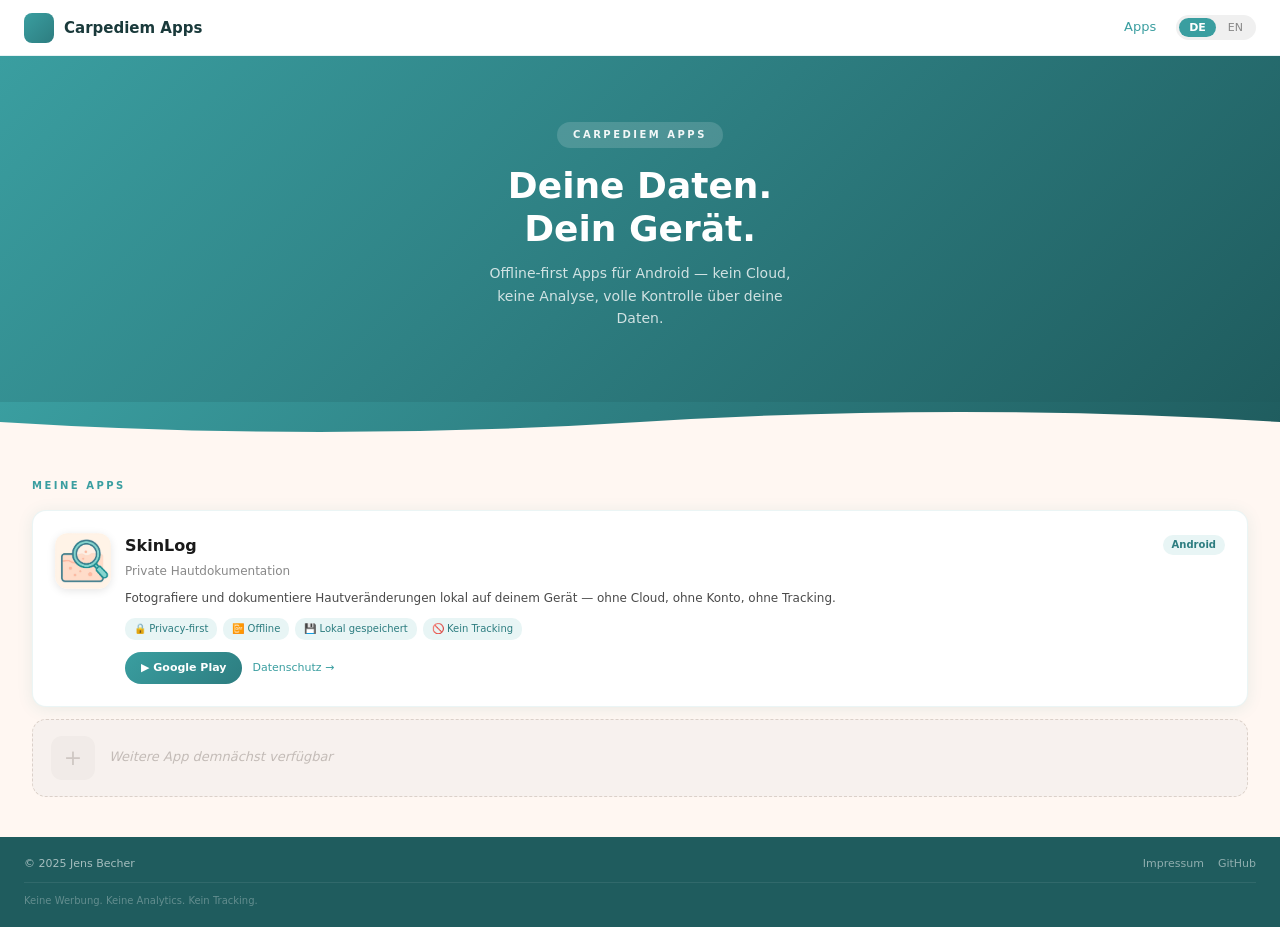
==== index.html @ f3f19b11 "feat: add main page and SkinLog privacy policy (DE/EN)" ====
<!DOCTYPE html>
<html lang="de" data-lang="de">
<head>
  <meta charset="UTF-8" />
  <meta name="viewport" content="width=device-width, initial-scale=1.0" />
  <meta name="description" content="Carpediem Apps — useful Android apps by Jens Becher, built to last." />
  <title>Carpediem Apps</title>
  <link rel="stylesheet" href="assets/style.css" />
</head>
<body>

  <nav class="nav">
    <a class="nav-logo" href="#top">
      <div class="nav-logo-icon"></div>
      <span class="nav-logo-text">Carpediem Apps</span>
    </a>
    <div class="nav-right">
      <a class="nav-link" href="#apps">Apps</a>
      <div class="lang-toggle">
        <button class="lang-btn active" data-lang="de">DE</button>
        <button class="lang-btn" data-lang="en">EN</button>
      </div>
    </div>
  </nav>

  <section id="top" class="hero">
    <p class="hero-badge">CARPEDIEM APPS</p>
    <h1 class="hero-title">
      <span class="lang-de">Deine Daten.<br>Dein Gerät.</span>
      <span class="lang-en">Your data.<br>Your device.</span>
    </h1>
    <p class="hero-subtitle">
      <span class="lang-de">Offline-first Apps für Android — kein Cloud, keine Analyse, volle Kontrolle über deine Daten.</span>
      <span class="lang-en">Offline-first apps for Android — no cloud, no analytics, full control over your data.</span>
    </p>
  </section>

  <div class="wave-wrap" aria-hidden="true">
    <svg viewBox="0 0 1200 40" xmlns="http://www.w3.org/2000/svg"
         preserveAspectRatio="none" style="display:block;width:100%;height:40px">
      <path d="M0,20 Q300,40 600,20 Q900,0 1200,20 L1200,40 L0,40 Z" fill="#FFF7F2"/>
    </svg>
  </div>

  <section id="apps" class="apps-section">
    <p class="section-label">
      <span class="lang-de">MEINE APPS</span>
      <span class="lang-en">MY APPS</span>
    </p>

    <div class="app-card">
      <img class="app-icon" src="assets/icons/skinlog.png" alt="SkinLog" />
      <div class="app-info">
        <div class="app-name-row">
          <span class="app-name">SkinLog</span>
          <span class="platform-badge">Android</span>
        </div>
        <p class="app-tagline">
          <span class="lang-de">Private Hautdokumentation</span>
          <span class="lang-en">Private skin documentation</span>
        </p>
        <p class="app-desc">
          <span class="lang-de">Fotografiere und dokumentiere Hautveränderungen lokal auf deinem Gerät — ohne Cloud, ohne Konto, ohne Tracking.</span>
          <span class="lang-en">Photograph and document skin changes locally on your device — no cloud, no account, no tracking.</span>
        </p>
        <div class="privacy-badges">
          <span class="privacy-badge">🔒 Privacy-first</span>
          <span class="privacy-badge">📴 Offline</span>
          <span class="privacy-badge">
            <span class="lang-de">💾 Lokal gespeichert</span>
            <span class="lang-en">💾 Local storage</span>
          </span>
          <span class="privacy-badge">
            <span class="lang-de">🚫 Kein Tracking</span>
            <span class="lang-en">🚫 No tracking</span>
          </span>
        </div>
        <div class="app-actions">
          <a class="btn-play" href="#" aria-label="SkinLog on Google Play">
            ▶ Google Play
          </a>
          <a class="privacy-link" href="skinlog/privacy.html">
            <span class="lang-de">Datenschutz →</span>
            <span class="lang-en">Privacy →</span>
          </a>
        </div>
      </div>
    </div>

    <div class="app-placeholder">
      <div class="placeholder-icon">+</div>
      <p class="placeholder-text">
        <span class="lang-de">Weitere App demnächst verfügbar</span>
        <span class="lang-en">More apps coming soon</span>
      </p>
    </div>
  </section>

  <footer class="footer">
    <div class="footer-top">
      <span class="footer-copy">&copy; 2025 Jens Becher</span>
      <div class="footer-links">
        <a href="#">
          <span class="lang-de">Impressum</span>
          <span class="lang-en">Legal</span>
        </a>
        <a href="https://github.com/carpediem74" target="_blank" rel="noopener">GitHub</a>
      </div>
    </div>
    <p class="footer-tagline">
      <span class="lang-de">Keine Werbung. Keine Analytics. Kein Tracking.</span>
      <span class="lang-en">No ads. No analytics. No tracking.</span>
    </p>
  </footer>

  <script src="assets/i18n.js"></script>
</body>
</html>
---- assets/style.css ----
/* ── Custom Properties ─────────────────────────────── */
:root {
  --teal-primary: #3A9EA0;
  --teal-dark:    #2D7D80;
  --teal-deep:    #1F5C5E;
  --cream:        #FFF7F2;
  --white:        #FFFFFF;
  --text-primary: #1A1A1A;
  --text-muted:   #888888;
  --card-shadow:  0 2px 16px rgba(42,125,128,0.10);
  --card-border:  1px solid rgba(58,158,160,0.10);
  --r-card:       14px;
  --r-btn:        20px;
  --r-badge:      10px;
}

/* ── Reset ─────────────────────────────────────────── */
*,*::before,*::after { box-sizing:border-box; margin:0; padding:0; }
html { font-family: system-ui,-apple-system,BlinkMacSystemFont,'Segoe UI',sans-serif; }
body { background:var(--cream); color:var(--text-primary); line-height:1.6; }
a    { color:var(--teal-primary); text-decoration:none; }
a:hover { text-decoration:underline; }
img  { display:block; max-width:100%; }

/* ── i18n ──────────────────────────────────────────── */
[data-lang="de"] .lang-en { display:none !important; }
[data-lang="en"] .lang-de { display:none !important; }

/* ── Nav ───────────────────────────────────────────── */
.nav {
  position:sticky; top:0; z-index:100;
  background:rgba(255,255,255,0.96);
  backdrop-filter:blur(8px);
  -webkit-backdrop-filter:blur(8px);
  border-bottom:1px solid rgba(58,158,160,0.12);
  padding:0 24px; height:56px;
  display:flex; align-items:center; justify-content:space-between;
}
.nav-logo { display:flex; align-items:center; gap:10px; text-decoration:none; }
.nav-logo-icon {
  width:30px; height:30px; flex-shrink:0;
  background:linear-gradient(135deg,var(--teal-primary),var(--teal-dark));
  border-radius:8px;
}
.nav-logo-text { font-weight:700; color:#1a3a3b; font-size:15px; }
.nav-right     { display:flex; align-items:center; gap:20px; }
.nav-link      { font-size:13px; color:var(--teal-primary); }

/* ── Language toggle ───────────────────────────────── */
.lang-toggle {
  background:#f0f0f0; border:none; border-radius:20px;
  padding:3px; display:flex; gap:2px;
}
.lang-btn {
  font-size:11px; padding:3px 10px; border-radius:16px;
  border:none; background:transparent; color:var(--text-muted);
  cursor:pointer; font-family:inherit; font-weight:500;
  transition:background .15s, color .15s;
}
.lang-btn.active { background:var(--teal-primary); color:var(--white); font-weight:600; }

/* ── Hero ──────────────────────────────────────────── */
.hero {
  background:linear-gradient(135deg,var(--teal-primary) 0%,var(--teal-dark) 50%,var(--teal-deep) 100%);
  padding:48px 24px 60px; text-align:center;
}
.hero-badge {
  display:inline-block;
  background:rgba(255,255,255,0.15); color:rgba(255,255,255,0.92);
  font-size:10px; letter-spacing:2.5px; padding:5px 16px;
  border-radius:20px; margin-bottom:16px; font-weight:600;
}
.hero-title    { color:#fff; font-size:28px; font-weight:800; line-height:1.2; margin-bottom:12px; }
.hero-subtitle { color:rgba(255,255,255,0.78); font-size:14px; max-width:320px; margin:0 auto; line-height:1.6; }

/* ── Wave divider ──────────────────────────────────── */
.wave-wrap {
  background:linear-gradient(135deg,var(--teal-primary) 0%,var(--teal-dark) 50%,var(--teal-deep) 100%);
  line-height:0;
}
.wave-wrap.slim {
  background:linear-gradient(135deg,var(--teal-primary) 0%,var(--teal-dark) 100%);
}

/* ── Apps section ──────────────────────────────────── */
.apps-section  { background:var(--cream); padding:28px 20px 32px; }
.section-label { color:var(--teal-primary); font-size:10px; letter-spacing:2.5px; font-weight:700; margin-bottom:16px; }

/* ── App card ──────────────────────────────────────── */
.app-card {
  background:var(--white); border-radius:var(--r-card);
  padding:18px; display:flex; gap:14px; align-items:flex-start;
  box-shadow:var(--card-shadow); border:var(--card-border); margin-bottom:12px;
}
.app-icon    { width:56px; height:56px; border-radius:13px; flex-shrink:0; box-shadow:0 2px 8px rgba(0,0,0,.10); }
.app-info    { flex:1; min-width:0; }
.app-name-row{ display:flex; align-items:center; justify-content:space-between; margin-bottom:4px; }
.app-name    { font-size:16px; font-weight:700; }
.platform-badge { background:#e8f5f5; color:var(--teal-dark); font-size:10px; padding:2px 9px; border-radius:var(--r-badge); font-weight:600; }
.app-tagline { color:var(--text-muted); font-size:12px; margin-bottom:8px; }
.app-desc    { color:#4a4a4a; font-size:12px; line-height:1.55; margin-bottom:10px; }

/* Privacy-first badges */
.privacy-badges { display:flex; flex-wrap:wrap; gap:6px; margin-bottom:12px; }
.privacy-badge  { background:#e8f5f5; color:var(--teal-dark); font-size:10px; padding:3px 9px; border-radius:10px; font-weight:500; }

/* Actions */
.app-actions { display:flex; gap:10px; align-items:center; flex-wrap:wrap; }
.btn-play {
  background:linear-gradient(135deg,var(--teal-primary),var(--teal-dark));
  color:var(--white); font-size:11px; padding:7px 16px;
  border-radius:var(--r-btn); font-weight:600; text-decoration:none;
}
.btn-play:hover { opacity:.9; text-decoration:none; }
.privacy-link   { color:var(--teal-primary); font-size:11px; }

/* ── Placeholder card ──────────────────────────────── */
.app-placeholder {
  background:#f5f0ed; border-radius:var(--r-card);
  padding:16px 18px; border:1.5px dashed #d0c4bc;
  display:flex; align-items:center; gap:14px; opacity:.75;
}
.placeholder-icon {
  width:44px; height:44px; background:#ede8e5;
  border-radius:11px; flex-shrink:0;
  display:flex; align-items:center; justify-content:center;
  font-size:22px; font-weight:300; color:#c0b8b4;
}
.placeholder-text { color:#b0a8a4; font-size:13px; font-style:italic; }

/* ── Footer ────────────────────────────────────────── */
.footer        { background:var(--teal-deep); padding:18px 24px; }
.footer-top    { display:flex; justify-content:space-between; align-items:center; margin-bottom:10px; }
.footer-copy   { color:rgba(255,255,255,.6); font-size:11px; }
.footer-links  { display:flex; gap:14px; }
.footer-links a{ color:rgba(255,255,255,.5); font-size:11px; }
.footer-links a:hover { color:rgba(255,255,255,.8); text-decoration:none; }
.footer-tagline{ border-top:1px solid rgba(255,255,255,.08); padding-top:10px; color:rgba(255,255,255,.3); font-size:10px; }

/* ── Privacy: header band ──────────────────────────── */
.privacy-header {
  background:linear-gradient(135deg,var(--teal-primary),var(--teal-dark));
  padding:24px 24px 28px; display:flex; align-items:center; gap:16px;
}
.privacy-header-icon  { width:52px; height:52px; border-radius:13px; flex-shrink:0; box-shadow:0 2px 10px rgba(0,0,0,.2); }
.privacy-header-label { color:rgba(255,255,255,.75); font-size:10px; letter-spacing:1.5px; margin-bottom:3px; }
.privacy-header-app   { color:var(--white); font-size:20px; font-weight:700; }

/* ── Privacy: banner ───────────────────────────────── */
.privacy-banner { background:#e8f5f5; border-left:3px solid var(--teal-primary); padding:12px 16px; border-radius:0 8px 8px 0; margin-bottom:24px; }
.privacy-banner p { color:#2D6E70; font-size:13px; line-height:1.55; }

/* ── Privacy: content ──────────────────────────────── */
.privacy-content  { background:var(--cream); padding:24px 20px 32px; }
.policy-date      { font-size:12px; color:var(--text-muted); margin-bottom:24px; }
.policy-section   { margin-bottom:24px; }
.policy-section h2{ color:var(--teal-primary); font-size:10px; letter-spacing:2px; font-weight:700; text-transform:uppercase; margin-bottom:8px; }
.policy-section p { color:#333; font-size:13px; line-height:1.65; margin-bottom:8px; }
.policy-section ul{ color:#333; font-size:13px; line-height:1.7; padding-left:20px; margin-bottom:8px; }
.policy-section a { color:var(--teal-primary); }
.data-tags        { display:flex; flex-wrap:wrap; gap:7px; margin-top:10px; }
.data-tag         { background:#e8f5f5; color:var(--teal-dark); font-size:11px; padding:4px 10px; border-radius:10px; }

/* ── Responsive ────────────────────────────────────── */
@media (min-width:600px) {
  .hero            { padding:64px 40px 72px; }
  .hero-title      { font-size:36px; }
  .apps-section    { padding:36px 32px 40px; }
  .app-card        { padding:22px; }
  .privacy-content { padding:32px; }
}
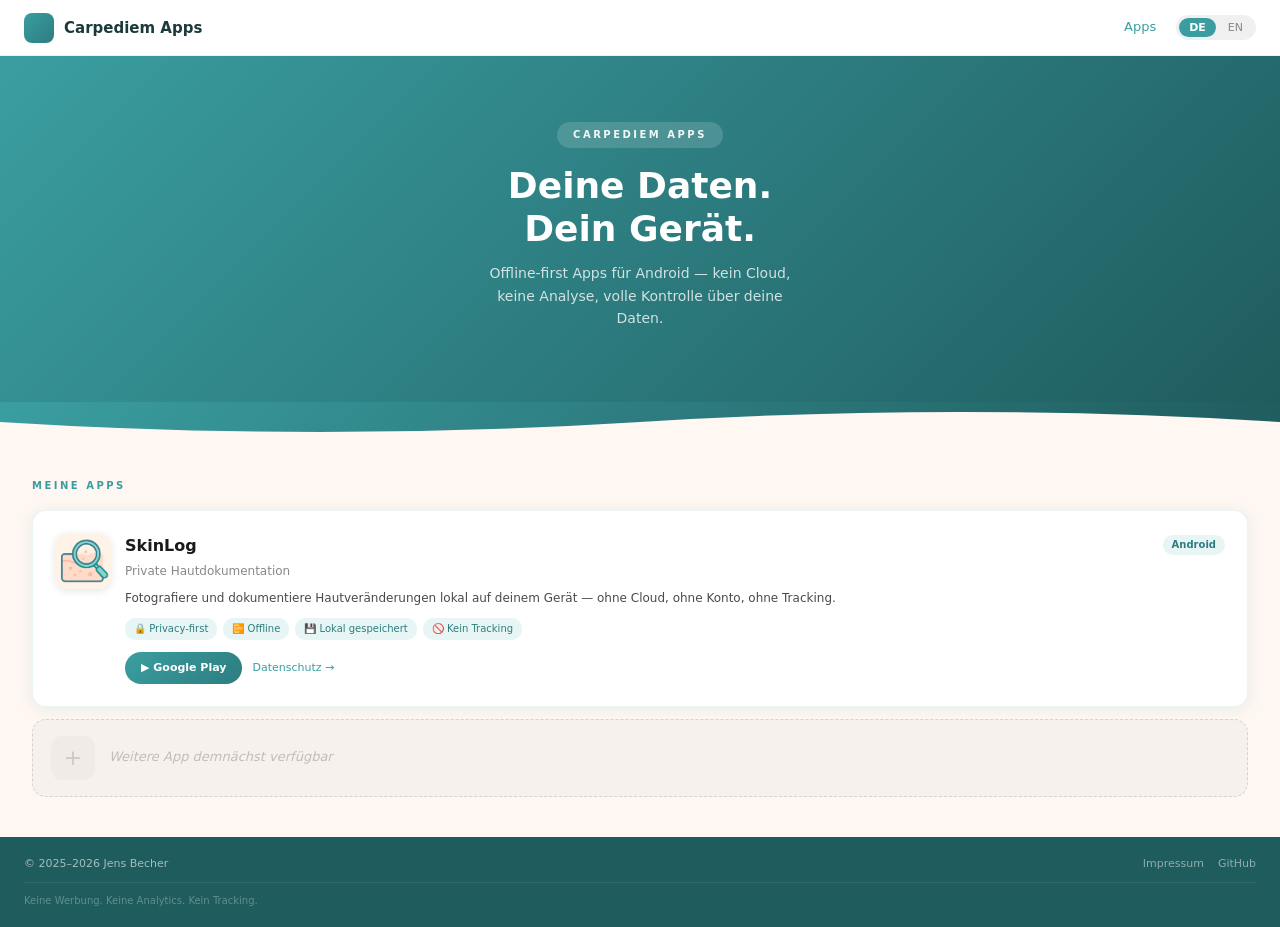
==== commit 482ce5c6: "fix: prepare SkinLog site for Play Store launch - Replace placeholder Google Play links (href="#") w" ====
--- a/index.html
+++ b/index.html
@@ -5,6 +5,20 @@
   <meta name="viewport" content="width=device-width, initial-scale=1.0" />
   <meta name="description" content="Carpediem Apps — useful Android apps by Jens Becher, built to last." />
   <title>Carpediem Apps</title>
+  <link rel="icon" type="image/png" href="assets/icons/skinlog.png" />
+  <link rel="apple-touch-icon" href="assets/icons/skinlog.png" />
+  <meta name="theme-color" content="#3A9EA0" />
+  <!-- Open Graph / Social preview -->
+  <meta property="og:type" content="website" />
+  <meta property="og:site_name" content="Carpediem Apps" />
+  <meta property="og:title" content="Carpediem Apps" />
+  <meta property="og:description" content="Offline-first Apps für Android — kein Cloud, keine Analyse, volle Kontrolle über deine Daten." />
+  <meta property="og:url" content="https://carpediem74.github.io/" />
+  <meta property="og:image" content="https://carpediem74.github.io/feature-graphic.png" />
+  <meta name="twitter:card" content="summary_large_image" />
+  <meta name="twitter:title" content="Carpediem Apps" />
+  <meta name="twitter:description" content="Offline-first Apps für Android — kein Cloud, keine Analyse, volle Kontrolle über deine Daten." />
+  <meta name="twitter:image" content="https://carpediem74.github.io/feature-graphic.png" />
   <link rel="stylesheet" href="assets/style.css" />
 </head>
 <body>
@@ -49,7 +63,9 @@
     </p>
 
     <div class="app-card">
-      <img class="app-icon" src="assets/icons/skinlog.png" alt="SkinLog" />
+      <a href="skinlog/" aria-label="SkinLog App-Seite öffnen">
+        <img class="app-icon" src="assets/icons/skinlog.png" alt="SkinLog" />
+      </a>
       <div class="app-info">
         <div class="app-name-row">
           <span class="app-name">SkinLog</span>
@@ -76,7 +92,7 @@
           </span>
         </div>
         <div class="app-actions">
-          <a class="btn-play" href="#" aria-label="SkinLog on Google Play">
+          <a class="btn-play" href="https://play.google.com/store/apps/details?id=com.skinlog.skinlog" target="_blank" rel="noopener" aria-label="SkinLog on Google Play">
             ▶ Google Play
           </a>
           <a class="privacy-link" href="skinlog/privacy.html">
@@ -98,9 +114,9 @@
 
   <footer class="footer">
     <div class="footer-top">
-      <span class="footer-copy">&copy; 2025 Jens Becher</span>
+      <span class="footer-copy">&copy; 2025–2026 Jens Becher</span>
       <div class="footer-links">
-        <a href="#">
+        <a href="skinlog/impressum.html">
           <span class="lang-de">Impressum</span>
           <span class="lang-en">Legal</span>
         </a>
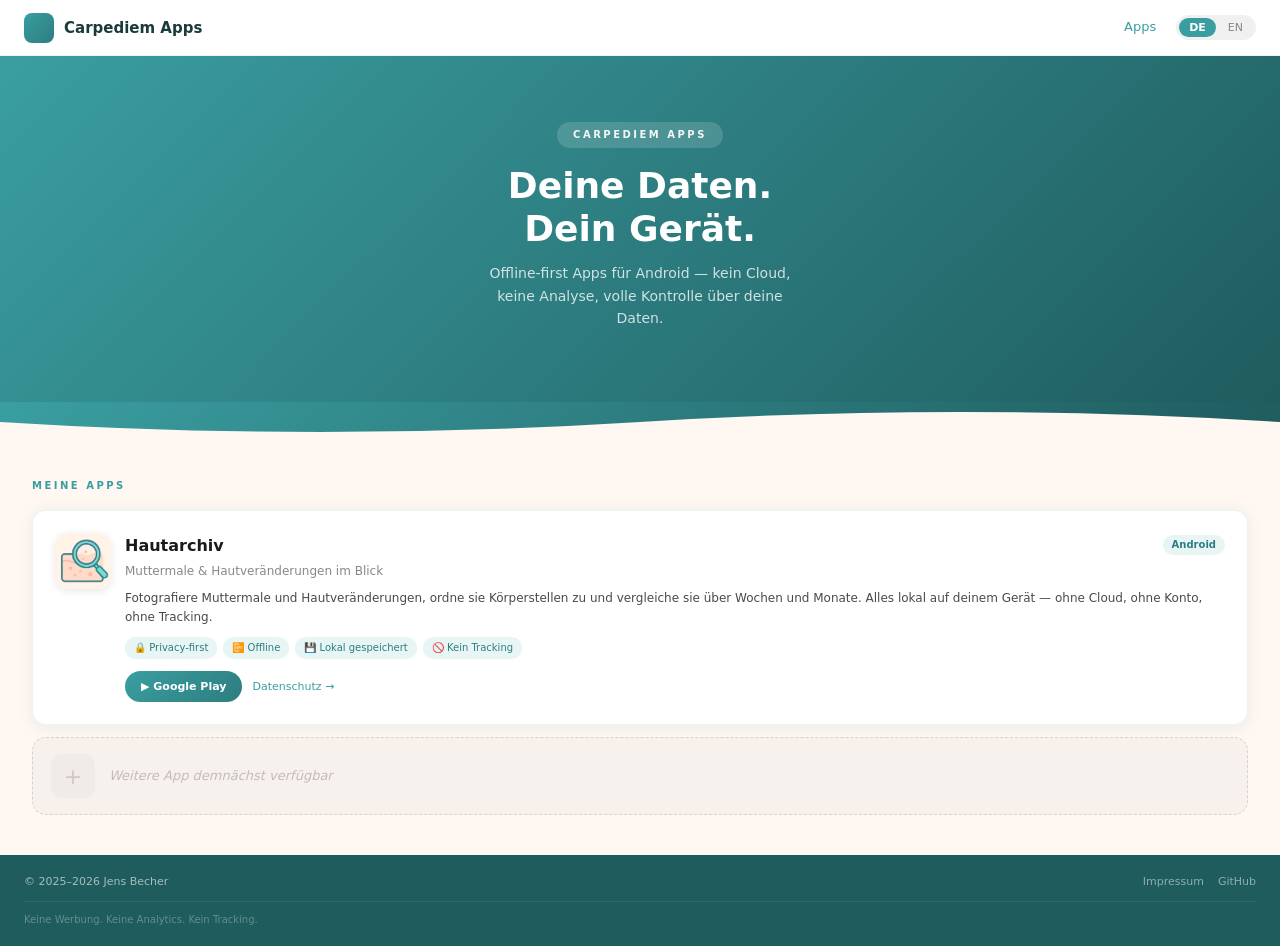
==== commit 8ae64df4: "feat: update Hautarchiv site for renamed app and current feature set Co-Authored-By: Claude Sonnet 5" ====
--- a/index.html
+++ b/index.html
@@ -63,21 +63,21 @@
     </p>
 
     <div class="app-card">
-      <a href="skinlog/" aria-label="SkinLog App-Seite öffnen">
-        <img class="app-icon" src="assets/icons/skinlog.png" alt="SkinLog" />
+      <a href="skinlog/" aria-label="Hautarchiv App-Seite öffnen">
+        <img class="app-icon" src="assets/icons/skinlog.png" alt="Hautarchiv" />
       </a>
       <div class="app-info">
         <div class="app-name-row">
-          <span class="app-name">SkinLog</span>
+          <span class="app-name">Hautarchiv</span>
           <span class="platform-badge">Android</span>
         </div>
         <p class="app-tagline">
-          <span class="lang-de">Private Hautdokumentation</span>
-          <span class="lang-en">Private skin documentation</span>
+          <span class="lang-de">Muttermale &amp; Hautveränderungen im Blick</span>
+          <span class="lang-en">Moles &amp; skin changes at a glance</span>
         </p>
         <p class="app-desc">
-          <span class="lang-de">Fotografiere und dokumentiere Hautveränderungen lokal auf deinem Gerät — ohne Cloud, ohne Konto, ohne Tracking.</span>
-          <span class="lang-en">Photograph and document skin changes locally on your device — no cloud, no account, no tracking.</span>
+          <span class="lang-de">Fotografiere Muttermale und Hautveränderungen, ordne sie Körperstellen zu und vergleiche sie über Wochen und Monate. Alles lokal auf deinem Gerät — ohne Cloud, ohne Konto, ohne Tracking.</span>
+          <span class="lang-en">Photograph moles and skin changes, assign them to body areas and compare them over weeks and months. Everything local on your device — no cloud, no account, no tracking.</span>
         </p>
         <div class="privacy-badges">
           <span class="privacy-badge">🔒 Privacy-first</span>
@@ -92,7 +92,7 @@
           </span>
         </div>
         <div class="app-actions">
-          <a class="btn-play" href="https://play.google.com/store/apps/details?id=com.skinlog.skinlog" target="_blank" rel="noopener" aria-label="SkinLog on Google Play">
+          <a class="btn-play" href="https://play.google.com/store/apps/details?id=com.skinlog.skinlog" target="_blank" rel="noopener" aria-label="Hautarchiv on Google Play">
             ▶ Google Play
           </a>
           <a class="privacy-link" href="skinlog/privacy.html">
